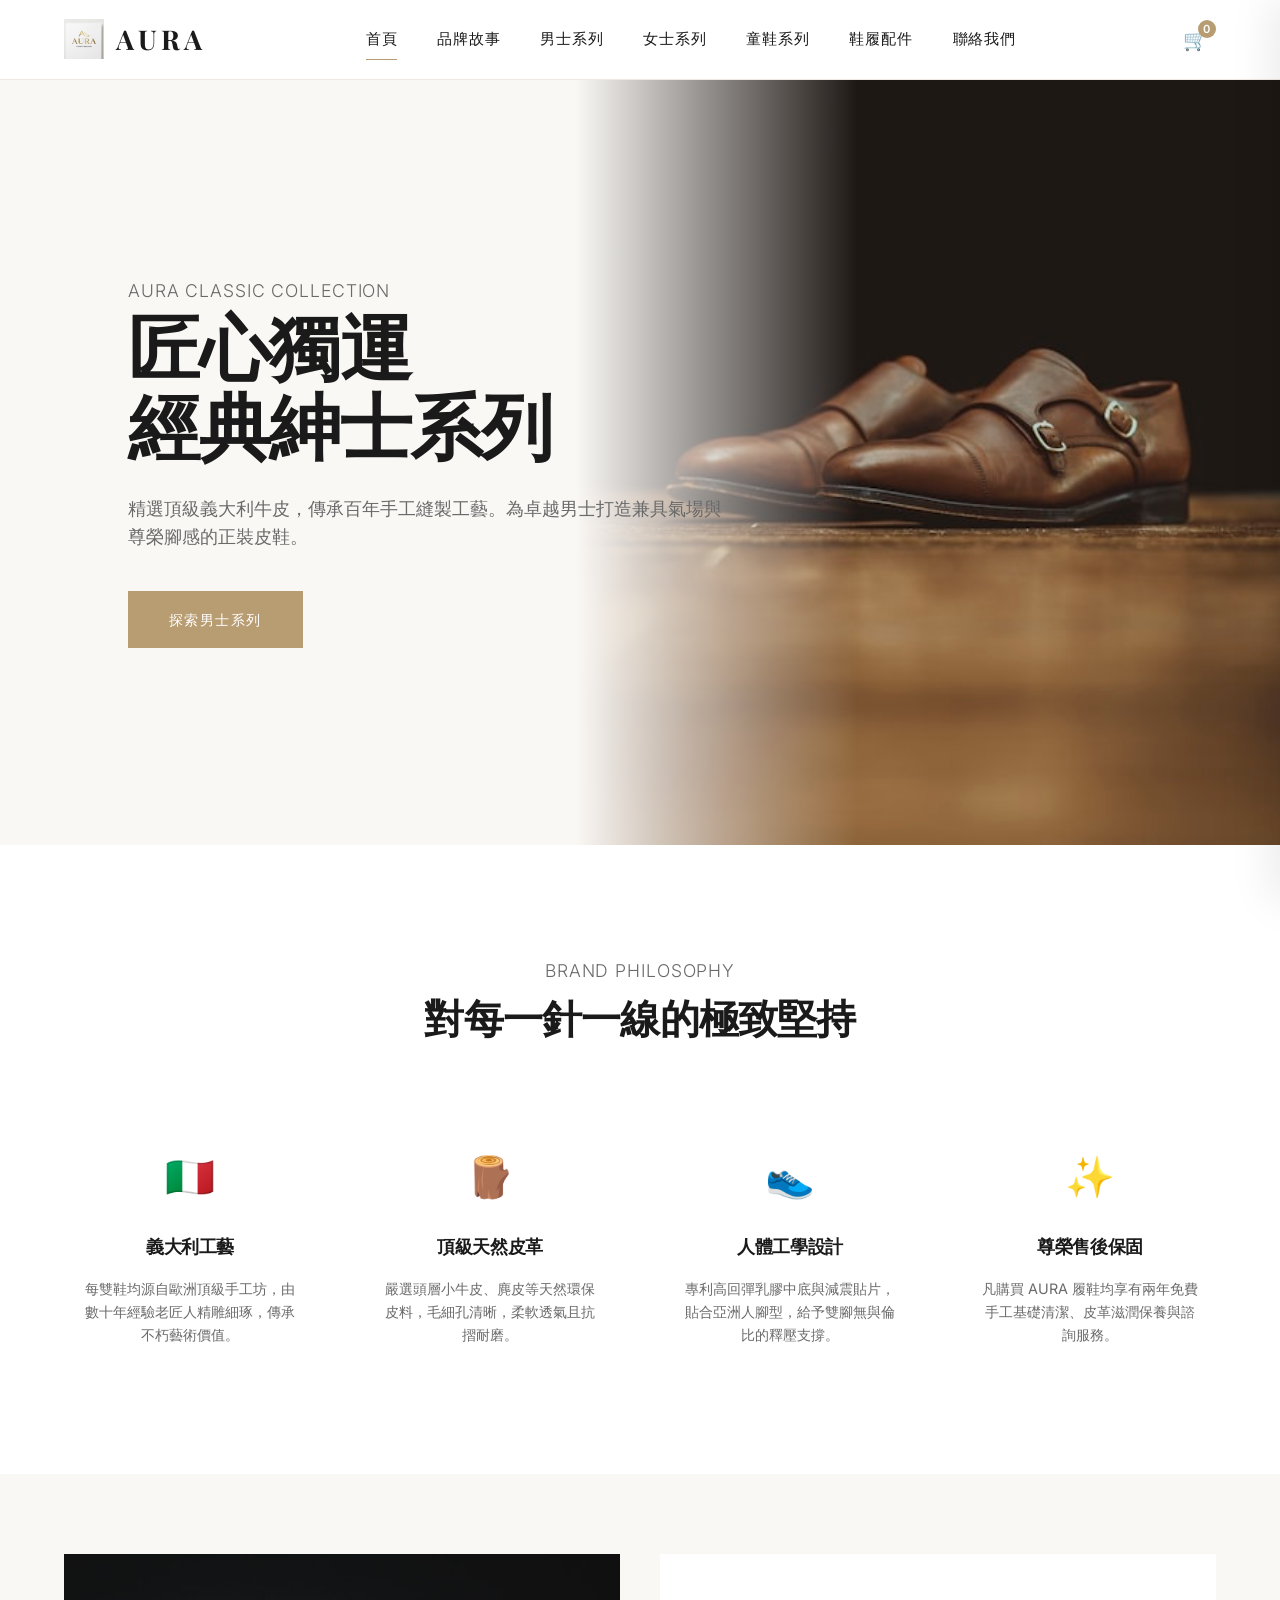
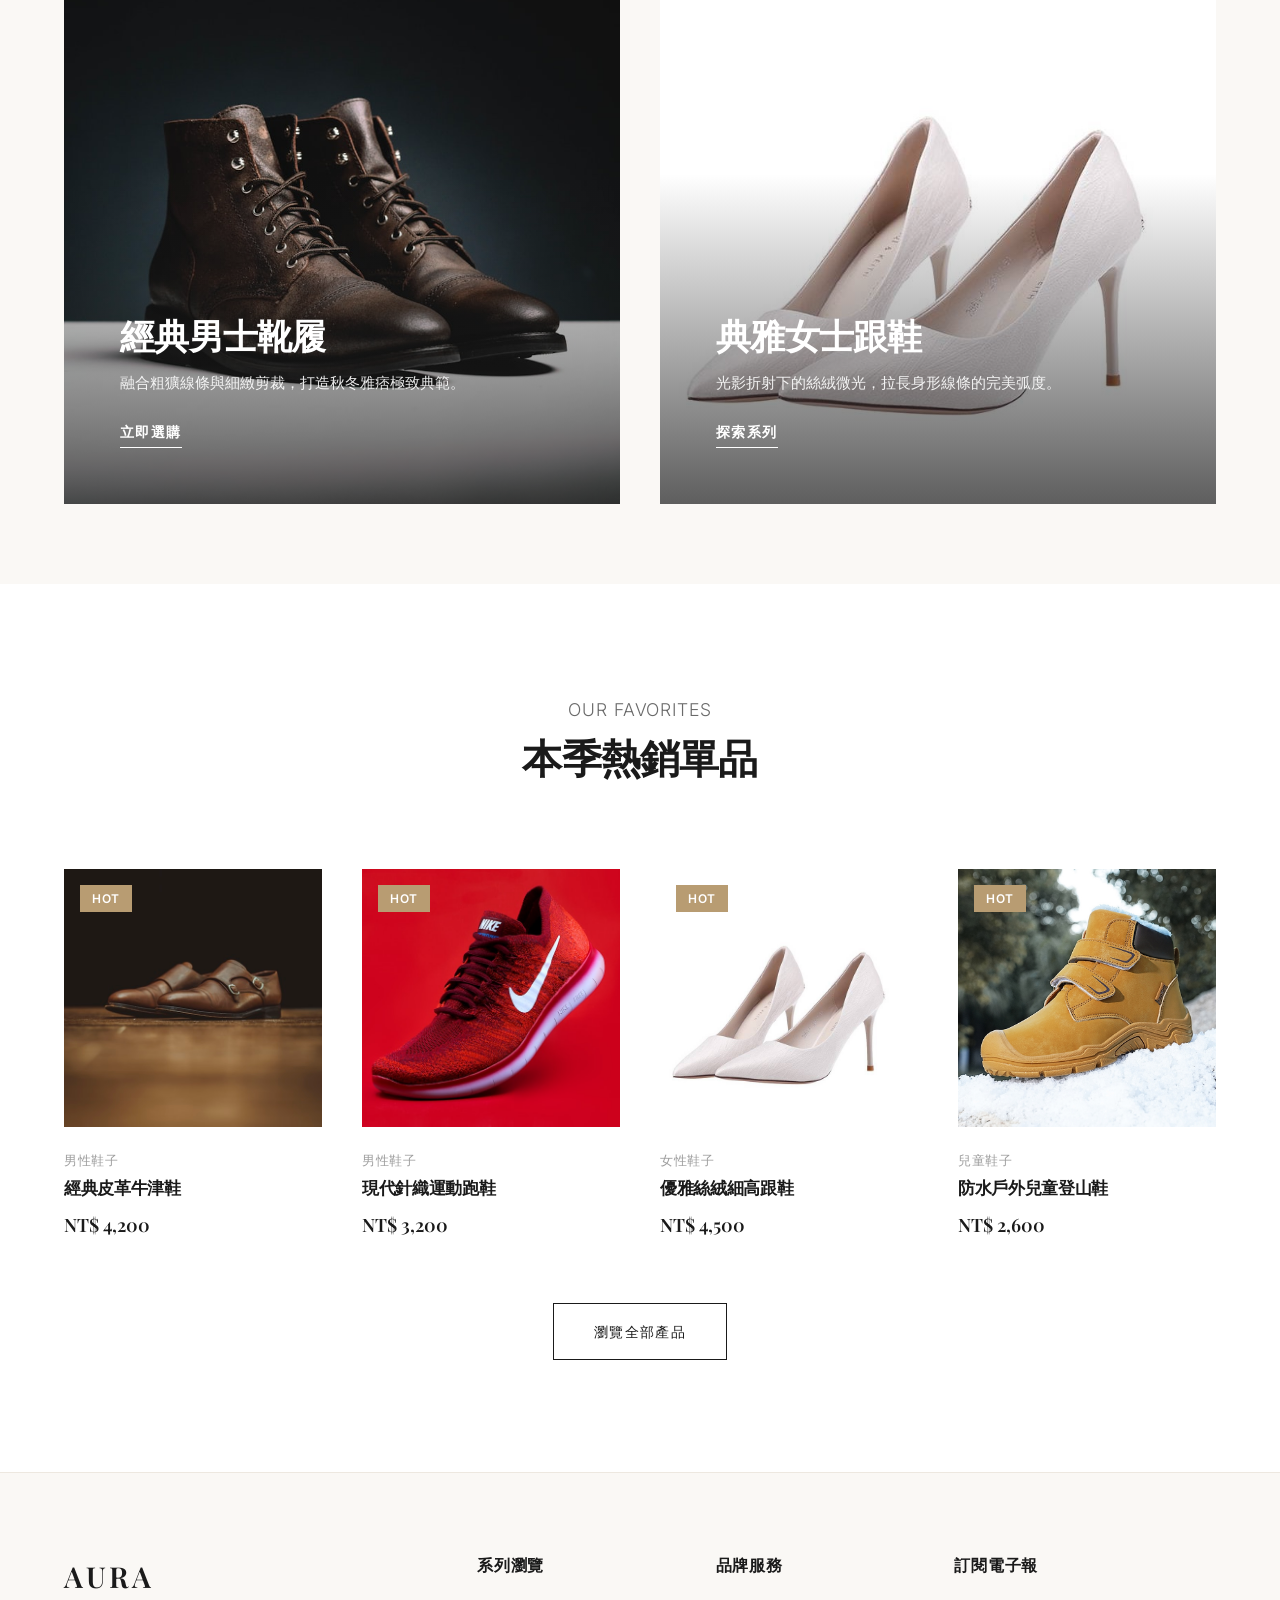
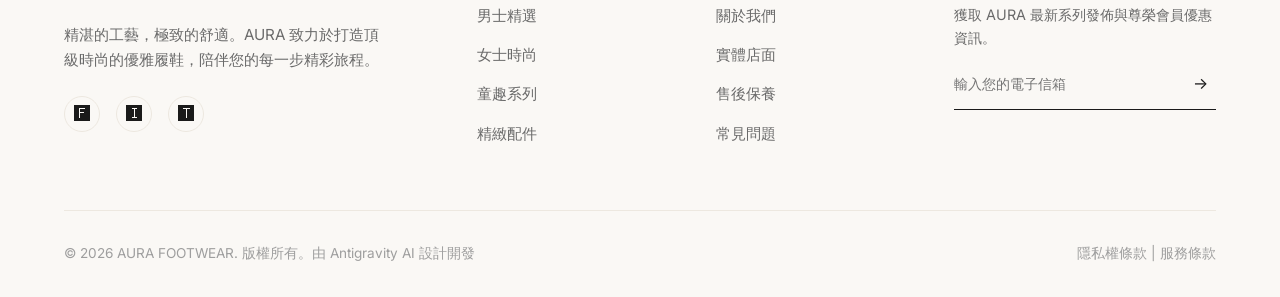
==== index.html @ c23b6985 "Add files via upload" ====
<!DOCTYPE html>
<html lang="zh-Hant">

<head>
  <meta charset="UTF-8">
  <meta name="viewport" content="width=device-width, initial-scale=1.0">
  <title>AURA 頂級履鞋 | 極致工藝與優雅時尚</title>
  <meta name="description" content="AURA 頂級履鞋結合義大利手工藝與人體工學，為您打造極致舒適、高端優雅的紳士皮鞋、女士高跟鞋、運動鞋與兒童履鞋。踏出屬於您的尊榮步伐。">
  <link rel="stylesheet" href="css/style.css">
</head>

<body>

  <!-- Global Header injected by main.js -->
  <header id="globalHeader"></header>

  <!-- Main Content -->
  <main>
    <!-- Hero Slider Section -->
    <section class="hero-slider">
      <!-- Slide 1 -->
      <div class="hero-slide active">
        <div class="hero-image-wrapper">
          <img src="assets/products/men_1.png" alt="AURA 紳士系列">
        </div>
        <div class="hero-content">
          <span class="subtitle">AURA CLASSIC COLLECTION</span>
          <h1>匠心獨運<br>經典紳士系列</h1>
          <p style="color: var(--text-secondary); margin-bottom: 2.5rem; font-size: 1.1rem;">
            精選頂級義大利牛皮，傳承百年手工縫製工藝。為卓越男士打造兼具氣場與尊榮腳感的正裝皮鞋。
          </p>
          <a href="men.html" class="btn btn-gold">探索男士系列</a>
        </div>
      </div>
      <!-- Slide 2 -->
      <div class="hero-slide">
        <div class="hero-image-wrapper">
          <img src="assets/products/women_3.png" alt="AURA 都市女鞋系列">
        </div>
        <div class="hero-content">
          <span class="subtitle">AURA WOMEN RUNWAY</span>
          <h1>步履搖曳<br>都市時尚魅力</h1>
          <p style="color: var(--text-secondary); margin-bottom: 2.5rem; font-size: 1.1rem;">
            引領街頭潮流的厚底設計與奢華絲絨高跟，完美揉合前衛美學與日常實用穿著，釋放極致女性氣息。
          </p>
          <a href="women.html" class="btn btn-gold">探索女士系列</a>
        </div>
      </div>
    </section>

    <!-- Brand Philosophy Section -->
    <section class="section">
      <div class="section-header">
        <span class="subtitle">BRAND PHILOSOPHY</span>
        <h2>對每一針一線的極致堅持</h2>
      </div>
      <div class="features-grid">
        <div class="feature-item">
          <div class="feature-icon">🇮🇹</div>
          <h3>義大利工藝</h3>
          <p>每雙鞋均源自歐洲頂級手工坊，由數十年經驗老匠人精雕細琢，傳承不朽藝術價值。</p>
        </div>
        <div class="feature-item">
          <div class="feature-icon">🪵</div>
          <h3>頂級天然皮革</h3>
          <p>嚴選頭層小牛皮、麂皮等天然環保皮料，毛細孔清晰，柔軟透氣且抗摺耐磨。</p>
        </div>
        <div class="feature-item">
          <div class="feature-icon">👟</div>
          <h3>人體工學設計</h3>
          <p>專利高回彈乳膠中底與減震貼片，貼合亞洲人腳型，給予雙腳無與倫比的釋壓支撐。</p>
        </div>
        <div class="feature-item">
          <div class="feature-icon">✨</div>
          <h3>尊榮售後保固</h3>
          <p>凡購買 AURA 履鞋均享有兩年免費手工基礎清潔、皮革滋潤保養與諮詢服務。</p>
        </div>
      </div>
    </section>

    <!-- Featured Collections (Promo Grid) -->
    <section class="section section-bg" style="padding-top: 5rem; padding-bottom: 5rem;">
      <div class="category-promo-grid">
        <div class="category-promo-card">
          <img src="assets/products/men_3.png" alt="Men's Boots Collection">
          <div class="category-promo-info">
            <h3>經典男士靴履</h3>
            <p>融合粗獷線條與細緻剪裁，打造秋冬雅痞極致典範。</p>
            <a href="men.html" class="category-promo-link">立即選購</a>
          </div>
        </div>
        <div class="category-promo-card">
          <img src="assets/products/women_1.png" alt="Women's Heels Collection">
          <div class="category-promo-info">
            <h3>典雅女士跟鞋</h3>
            <p>光影折射下的絲絨微光，拉長身形線條的完美弧度。</p>
            <a href="women.html" class="category-promo-link">探索系列</a>
          </div>
        </div>
      </div>
    </section>

    <!-- Featured Products Slider / Grid -->
    <section class="section">
      <div class="section-header">
        <span class="subtitle">OUR FAVORITES</span>
        <h2>本季熱銷單品</h2>
      </div>
      <div class="products-grid" id="featuredProductsGrid">
        <!-- Dynamically populated via script -->
      </div>
      <div style="text-align: center; margin-top: 4rem;">
        <a href="men.html" class="btn btn-secondary">瀏覽全部產品</a>
      </div>
    </section>
  </main>

  <!-- Global Footer injected by main.js -->
  <footer id="globalFooter"></footer>

  <!-- Shopping Cart drawer and modal container -->
  <div id="globalCart"></div>

  <!-- Loading Scripts -->
  <script src="js/data.js"></script>
  <script src="js/main.js"></script>
  <script>
    // Hero Slider Animation
    let currentSlide = 0;
    const slides = document.querySelectorAll('.hero-slide');

    function nextSlide() {
      slides[currentSlide].classList.remove('active');
      currentSlide = (currentSlide + 1) % slides.length;
      slides[currentSlide].classList.add('active');
    }

    setInterval(nextSlide, 6000); // Rotate every 6s

    // Dynamically load 4 featured products
    document.addEventListener('DOMContentLoaded', () => {
      const grid = document.getElementById('featuredProductsGrid');
      if (grid && typeof PRODUCTS !== 'undefined') {
        // Pick 4 featured products (e.g. Oxford, Sneaker, Stiletto, Kids Active)
        const featuredIds = ['men_1', 'men_2', 'women_1', 'kids_3'];
        const items = PRODUCTS.filter(p => featuredIds.includes(p.id));

        let html = '';
        items.forEach(product => {
          html += `
            <div class="product-card">
              <div class="product-image">
                <img src="${product.image}" alt="${product.name}">
                <div class="product-badge">HOT</div>
                <div class="product-actions">
                  <button class="action-btn quick-add" onclick="addToCart('${product.id}', '${product.sizes[0]}')">加入購物車</button>
                  <button class="action-btn quick-view" onclick="openQuickView('${product.id}')">快速瀏覽</button>
                </div>
              </div>
              <div class="product-info">
                <span class="product-category">${product.categoryName}</span>
                <h3 class="product-name"><a href="product.html?id=${product.id}">${product.name}</a></h3>
                <div class="product-price">NT$ ${product.price.toLocaleString()}</div>
              </div>
            </div>
          `;
        });
        grid.innerHTML = html;
      }
    });
  </script>
</body>

</html>
---- css/style.css ----
/* Import Google Fonts */
@import url('https://fonts.googleapis.com/css2?family=Inter:wght@300;400;500;600&family=Playfair+Display:ital,wght@0,400;0,600;0,700;1,400&display=swap');

/* CSS Custom Properties / Design Tokens */
:root {
  --bg-primary: #FFFFFF;
  --bg-secondary: #FAF8F5;
  --bg-tertiary: #F3EFE9;
  --text-primary: #1A1A1A;
  --text-secondary: #6A6A6A;
  --text-light: #9E9E9E;
  --accent-gold: #B89C72;
  --accent-gold-hover: #9E8259;
  --border-color: #EDE8E0;
  --success-color: #557A60;
  --shadow-light: 0 4px 24px rgba(0, 0, 0, 0.03);
  --shadow-medium: 0 12px 40px rgba(26, 26, 26, 0.06);
  --font-serif: 'Playfair Display', Georgia, serif;
  --font-sans: 'Inter', system-ui, -apple-system, sans-serif;
  --transition-smooth: all 0.5s cubic-bezier(0.16, 1, 0.3, 1);
  --transition-fast: all 0.25s ease;
  --header-height: 80px;
}

/* Reset & Base Styles */
* {
  box-sizing: border-box;
  margin: 0;
  padding: 0;
}

html {
  scroll-behavior: smooth;
}

body {
  font-family: var(--font-sans);
  background-color: var(--bg-primary);
  color: var(--text-primary);
  line-height: 1.6;
  -webkit-font-smoothing: antialiased;
  overflow-x: hidden;
}

a {
  color: inherit;
  text-decoration: none;
  transition: var(--transition-fast);
}

img {
  max-width: 100%;
  height: auto;
  display: block;
}

ul {
  list-style: none;
}

button, input, textarea, select {
  font-family: inherit;
  font-size: inherit;
  color: inherit;
  border: none;
  background: none;
  outline: none;
}

button {
  cursor: pointer;
}

/* Typography Utility */
h1, h2, h3, h4, h5, h6 {
  font-family: var(--font-serif);
  font-weight: 600;
  letter-spacing: -0.02em;
}

.luxury-title {
  font-family: var(--font-serif);
  font-size: clamp(2rem, 5vw, 3.5rem);
  line-height: 1.2;
  margin-bottom: 1rem;
}

.subtitle {
  font-family: var(--font-sans);
  font-weight: 300;
  color: var(--text-secondary);
  font-size: 1.1rem;
  letter-spacing: 0.05em;
  text-transform: uppercase;
}

/* Custom Scrollbar */
::-webkit-scrollbar {
  width: 8px;
}
::-webkit-scrollbar-track {
  background: var(--bg-secondary);
}
::-webkit-scrollbar-thumb {
  background: var(--border-color);
  border-radius: 4px;
}
::-webkit-scrollbar-thumb:hover {
  background: var(--accent-gold);
}

/* Global Layout Header */
header {
  position: fixed;
  top: 0;
  left: 0;
  width: 100%;
  height: var(--header-height);
  background-color: rgba(255, 255, 255, 0.85);
  backdrop-filter: blur(12px);
  -webkit-backdrop-filter: blur(12px);
  border-bottom: 1px solid var(--border-color);
  z-index: 1000;
  display: flex;
  justify-content: space-between;
  align-items: center;
  padding: 0 4rem;
  transition: var(--transition-smooth);
}

header.scrolled {
  height: 70px;
  box-shadow: var(--shadow-light);
}

.logo a {
  display: flex;
  align-items: center;
  gap: 0.75rem;
}

.logo img {
  height: 40px;
  width: auto;
  object-fit: contain;
}

.logo-text {
  font-family: var(--font-serif);
  font-size: 1.7rem;
  font-weight: 700;
  letter-spacing: 0.15em;
  color: var(--text-primary);
}

.nav-links {
  display: flex;
  gap: 2.5rem;
}

.nav-links a {
  font-size: 0.95rem;
  font-weight: 500;
  letter-spacing: 0.05em;
  color: var(--text-primary);
  position: relative;
  padding: 0.5rem 0;
}

.nav-links a::after {
  content: '';
  position: absolute;
  bottom: 0;
  left: 0;
  width: 0;
  height: 1px;
  background-color: var(--accent-gold);
  transition: var(--transition-fast);
}

.nav-links a:hover::after,
.nav-links a.active::after {
  width: 100%;
}

.nav-links a:hover {
  color: var(--accent-gold);
}

.header-icons {
  display: flex;
  align-items: center;
  gap: 1.5rem;
}

.icon-btn {
  font-size: 1.25rem;
  position: relative;
  padding: 0.5rem;
  transition: var(--transition-fast);
}

.icon-btn:hover {
  color: var(--accent-gold);
  transform: translateY(-2px);
}

.cart-count {
  position: absolute;
  top: 0;
  right: 0;
  background-color: var(--accent-gold);
  color: var(--bg-primary);
  font-size: 0.7rem;
  font-weight: 600;
  width: 18px;
  height: 18px;
  border-radius: 50%;
  display: flex;
  align-items: center;
  justify-content: center;
}

/* Mobile Menu Button */
.menu-toggle {
  display: none;
  font-size: 1.5rem;
}

/* Footer Section */
footer {
  background-color: var(--bg-secondary);
  border-top: 1px solid var(--border-color);
  padding: 5rem 4rem 2rem;
}

.footer-grid {
  display: grid;
  grid-template-columns: 2fr 1fr 1fr 1.5fr;
  gap: 4rem;
  margin-bottom: 4rem;
}

.footer-brand h3 {
  font-size: 1.8rem;
  letter-spacing: 0.1em;
  margin-bottom: 1.5rem;
}

.footer-brand p {
  color: var(--text-secondary);
  font-size: 0.95rem;
  max-width: 320px;
  margin-bottom: 1.5rem;
}

.footer-socials {
  display: flex;
  gap: 1rem;
}

.social-link {
  width: 36px;
  height: 36px;
  border-radius: 50%;
  border: 1px solid var(--border-color);
  display: flex;
  align-items: center;
  justify-content: center;
  font-size: 1rem;
  transition: var(--transition-fast);
}

.social-link:hover {
  background-color: var(--accent-gold);
  color: var(--bg-primary);
  border-color: var(--accent-gold);
  transform: translateY(-3px);
}

.footer-col h4 {
  font-family: var(--font-sans);
  font-size: 1rem;
  font-weight: 600;
  letter-spacing: 0.05em;
  margin-bottom: 1.5rem;
  text-transform: uppercase;
}

.footer-col ul {
  display: flex;
  flex-direction: column;
  gap: 0.85rem;
}

.footer-col a {
  color: var(--text-secondary);
  font-size: 0.95rem;
}

.footer-col a:hover {
  color: var(--accent-gold);
  padding-left: 5px;
}

.newsletter-form {
  display: flex;
  margin-top: 1rem;
  border-bottom: 1px solid var(--text-primary);
  padding-bottom: 0.5rem;
}

.newsletter-form input {
  flex-grow: 1;
  font-size: 0.9rem;
  padding: 0.5rem 0;
}

.newsletter-submit {
  font-size: 1rem;
  padding: 0.5rem;
  transition: var(--transition-fast);
}

.newsletter-submit:hover {
  color: var(--accent-gold);
  transform: translateX(3px);
}

.footer-bottom {
  border-top: 1px solid var(--border-color);
  padding-top: 2rem;
  display: flex;
  justify-content: space-between;
  align-items: center;
  color: var(--text-light);
  font-size: 0.85rem;
}

/* Page Containers */
main {
  margin-top: var(--header-height);
  min-height: calc(100vh - var(--header-height) - 400px);
}

/* Home Page Hero Section */
.hero-slider {
  position: relative;
  height: 85vh;
  overflow: hidden;
  background-color: var(--bg-secondary);
}

.hero-slide {
  position: absolute;
  top: 0;
  left: 0;
  width: 100%;
  height: 100%;
  display: flex;
  align-items: center;
  padding: 0 8rem;
  opacity: 0;
  transition: opacity 1s cubic-bezier(0.16, 1, 0.3, 1);
  z-index: 1;
}

.hero-slide.active {
  opacity: 1;
  z-index: 2;
}

.hero-content {
  max-width: 600px;
  z-index: 10;
  transform: translateY(30px);
  transition: transform 1s ease 0.3s;
}

.hero-slide.active .hero-content {
  transform: translateY(0);
}

.hero-content .subtitle {
  margin-bottom: 1.5rem;
}

.hero-content h1 {
  margin-bottom: 2rem;
  font-size: clamp(2.5rem, 6vw, 4.5rem);
  line-height: 1.1;
}

.hero-image-wrapper {
  position: absolute;
  top: 0;
  right: 0;
  width: 55%;
  height: 100%;
  overflow: hidden;
}

.hero-image-wrapper::after {
  content: '';
  position: absolute;
  top: 0;
  left: 0;
  width: 100%;
  height: 100%;
  background: linear-gradient(90deg, var(--bg-secondary) 0%, rgba(250, 248, 245, 0) 40%);
}

.hero-image-wrapper img {
  width: 100%;
  height: 100%;
  object-fit: cover;
  transform: scale(1.15);
  transition: transform 10s ease;
}

.hero-slide.active .hero-image-wrapper img {
  transform: scale(1);
}

/* Button Component */
.btn {
  display: inline-flex;
  align-items: center;
  justify-content: center;
  padding: 1rem 2.5rem;
  font-weight: 500;
  font-size: 0.9rem;
  letter-spacing: 0.1em;
  text-transform: uppercase;
  border: 1px solid var(--text-primary);
  background-color: var(--text-primary);
  color: var(--bg-primary);
  transition: var(--transition-smooth);
  position: relative;
  overflow: hidden;
  z-index: 1;
}

.btn:hover {
  color: var(--text-primary);
  background-color: transparent;
}

.btn-secondary {
  background-color: transparent;
  color: var(--text-primary);
  border-color: var(--text-primary);
}

.btn-secondary:hover {
  background-color: var(--text-primary);
  color: var(--bg-primary);
}

.btn-gold {
  background-color: var(--accent-gold);
  border-color: var(--accent-gold);
  color: var(--bg-primary);
}

.btn-gold:hover {
  color: var(--accent-gold);
  background-color: transparent;
}

/* Section Layout */
.section {
  padding: 7rem 4rem;
}

.section-bg {
  background-color: var(--bg-secondary);
}

.section-header {
  text-align: center;
  max-width: 700px;
  margin: 0 auto 5rem;
}

.section-header .subtitle {
  margin-bottom: 1rem;
}

.section-header h2 {
  font-size: 2.5rem;
}

/* Category grid on homepage */
.category-promo-grid {
  display: grid;
  grid-template-columns: repeat(2, 1fr);
  gap: 2.5rem;
}

.category-promo-card {
  position: relative;
  height: 550px;
  overflow: hidden;
  display: flex;
  align-items: flex-end;
  padding: 3.5rem;
}

.category-promo-card img {
  position: absolute;
  top: 0;
  left: 0;
  width: 100%;
  height: 100%;
  object-fit: cover;
  transition: var(--transition-smooth);
}

.category-promo-card::after {
  content: '';
  position: absolute;
  top: 0;
  left: 0;
  width: 100%;
  height: 100%;
  background: linear-gradient(180deg, rgba(26, 26, 26, 0) 40%, rgba(26, 26, 26, 0.7) 100%);
  z-index: 2;
}

.category-promo-info {
  position: relative;
  z-index: 10;
  color: var(--bg-primary);
}

.category-promo-info h3 {
  font-size: 2.2rem;
  margin-bottom: 0.5rem;
}

.category-promo-info p {
  font-size: 0.95rem;
  font-weight: 300;
  margin-bottom: 1.5rem;
  opacity: 0.9;
}

.category-promo-link {
  font-size: 0.9rem;
  font-weight: 600;
  letter-spacing: 0.1em;
  text-transform: uppercase;
  display: inline-flex;
  align-items: center;
  gap: 0.5rem;
  border-bottom: 1px solid var(--bg-primary);
  padding-bottom: 0.25rem;
}

.category-promo-card:hover img {
  transform: scale(1.05);
}

.category-promo-card:hover .category-promo-link {
  color: var(--accent-gold);
  border-color: var(--accent-gold);
}

/* Feature grid */
.features-grid {
  display: grid;
  grid-template-columns: repeat(4, 1fr);
  gap: 3rem;
}

.feature-item {
  text-align: center;
  padding: 1rem;
}

.feature-icon {
  font-size: 2.5rem;
  color: var(--accent-gold);
  margin-bottom: 1.5rem;
}

.feature-item h3 {
  font-family: var(--font-sans);
  font-size: 1.1rem;
  font-weight: 600;
  margin-bottom: 1rem;
}

.feature-item p {
  color: var(--text-secondary);
  font-size: 0.9rem;
}

/* Product list / Grid Component */
.products-grid {
  display: grid;
  grid-template-columns: repeat(4, 1fr);
  gap: 2.5rem;
}

/* Product Card */
.product-card {
  background-color: var(--bg-primary);
  transition: var(--transition-smooth);
}

.product-image {
  position: relative;
  background-color: var(--bg-secondary);
  aspect-ratio: 1 / 1;
  overflow: hidden;
  margin-bottom: 1.5rem;
}

.product-image img {
  width: 100%;
  height: 100%;
  object-fit: cover;
  transition: var(--transition-smooth);
}

.product-badge {
  position: absolute;
  top: 1rem;
  left: 1rem;
  background-color: var(--accent-gold);
  color: var(--bg-primary);
  font-size: 0.75rem;
  font-weight: 600;
  padding: 0.25rem 0.75rem;
  letter-spacing: 0.05em;
  text-transform: uppercase;
}

.product-actions {
  position: absolute;
  bottom: 0;
  left: 0;
  width: 100%;
  background: rgba(255, 255, 255, 0.9);
  backdrop-filter: blur(8px);
  padding: 1rem;
  display: flex;
  gap: 0.5rem;
  transform: translateY(100%);
  transition: var(--transition-smooth);
}

.product-card:hover .product-actions {
  transform: translateY(0);
}

.product-card:hover .product-image img {
  transform: scale(1.06);
}

.action-btn {
  flex-grow: 1;
  padding: 0.75rem;
  font-size: 0.8rem;
  font-weight: 600;
  letter-spacing: 0.05em;
  text-transform: uppercase;
  border: 1px solid var(--text-primary);
  transition: var(--transition-fast);
}

.action-btn.quick-add {
  background-color: var(--text-primary);
  color: var(--bg-primary);
}

.action-btn.quick-add:hover {
  background-color: var(--accent-gold);
  border-color: var(--accent-gold);
}

.action-btn.quick-view {
  background-color: transparent;
  color: var(--text-primary);
}

.action-btn.quick-view:hover {
  background-color: var(--text-primary);
  color: var(--bg-primary);
}

.product-info {
  display: flex;
  flex-direction: column;
  gap: 0.25rem;
}

.product-category {
  font-size: 0.8rem;
  color: var(--text-light);
  text-transform: uppercase;
  letter-spacing: 0.05em;
}

.product-name {
  font-family: var(--font-sans);
  font-size: 1.05rem;
  font-weight: 600;
  color: var(--text-primary);
  white-space: nowrap;
  overflow: hidden;
  text-overflow: ellipsis;
}

.product-name a:hover {
  color: var(--accent-gold);
}

.product-price {
  font-family: var(--font-serif);
  font-size: 1.15rem;
  color: var(--text-primary);
  font-weight: 600;
  margin-top: 0.25rem;
}

/* Category Filter Bar */
.filter-bar {
  display: flex;
  justify-content: space-between;
  align-items: center;
  border-bottom: 1px solid var(--border-color);
  padding-bottom: 1.5rem;
  margin-bottom: 3.5rem;
}

.category-title h1 {
  font-size: 2.2rem;
}

.filter-controls {
  display: flex;
  align-items: center;
  gap: 2rem;
}

.sort-select {
  border: 1px solid var(--border-color);
  padding: 0.5rem 2rem 0.5rem 1rem;
  font-size: 0.9rem;
  border-radius: 0;
  cursor: pointer;
  background-image: url("data:image/svg+xml;utf8,<svg xmlns='http://www.w3.org/2000/svg' width='10' height='6' fill='none'><path stroke='%231A1A1A' stroke-linecap='round' stroke-linejoin='round' d='m1 1 4 4 4-4'/></svg>");
  background-repeat: no-repeat;
  background-position: right 12px center;
  background-size: 10px;
  -webkit-appearance: none;
}

.product-count {
  color: var(--text-secondary);
  font-size: 0.95rem;
}

/* Shopping Cart Drawer */
.cart-drawer {
  position: fixed;
  top: 0;
  right: 0;
  width: 450px;
  height: 100%;
  background-color: var(--bg-primary);
  box-shadow: -10px 0 40px rgba(0, 0, 0, 0.08);
  z-index: 2000;
  transform: translateX(100%);
  transition: var(--transition-smooth);
  display: flex;
  flex-direction: column;
}

.cart-drawer.open {
  transform: translateX(0);
}

.cart-overlay {
  position: fixed;
  top: 0;
  left: 0;
  width: 100%;
  height: 100%;
  background-color: rgba(26, 26, 26, 0.4);
  z-index: 1999;
  opacity: 0;
  pointer-events: none;
  transition: var(--transition-fast);
}

.cart-overlay.open {
  opacity: 1;
  pointer-events: auto;
}

.cart-header {
  padding: 2rem;
  border-bottom: 1px solid var(--border-color);
  display: flex;
  justify-content: space-between;
  align-items: center;
}

.cart-header h2 {
  font-family: var(--font-sans);
  font-size: 1.3rem;
  font-weight: 600;
}

.close-cart {
  font-size: 1.5rem;
  color: var(--text-primary);
  transition: var(--transition-fast);
}

.close-cart:hover {
  color: var(--accent-gold);
  transform: rotate(90deg);
}

.cart-items-container {
  flex-grow: 1;
  overflow-y: auto;
  padding: 2rem;
  display: flex;
  flex-direction: column;
  gap: 1.5rem;
}

.cart-empty-message {
  text-align: center;
  color: var(--text-light);
  margin-top: 4rem;
}

.cart-empty-icon {
  font-size: 3rem;
  margin-bottom: 1rem;
  color: var(--border-color);
}

.cart-item {
  display: flex;
  gap: 1rem;
  border-bottom: 1px solid var(--border-color);
  padding-bottom: 1.5rem;
}

.cart-item:last-child {
  border-bottom: none;
}

.cart-item-img {
  width: 80px;
  height: 80px;
  background-color: var(--bg-secondary);
  object-fit: cover;
}

.cart-item-details {
  flex-grow: 1;
  display: flex;
  flex-direction: column;
}

.cart-item-name {
  font-weight: 600;
  font-size: 0.95rem;
  margin-bottom: 0.25rem;
}

.cart-item-meta {
  font-size: 0.85rem;
  color: var(--text-light);
  margin-bottom: 0.5rem;
}

.cart-item-bottom {
  display: flex;
  justify-content: space-between;
  align-items: center;
  margin-top: auto;
}

.qty-control {
  display: flex;
  align-items: center;
  border: 1px solid var(--border-color);
}

.qty-btn {
  padding: 0.25rem 0.6rem;
  font-size: 0.8rem;
  transition: var(--transition-fast);
}

.qty-btn:hover {
  background-color: var(--bg-secondary);
  color: var(--accent-gold);
}

.qty-val {
  padding: 0.25rem 0.6rem;
  font-size: 0.85rem;
  min-width: 25px;
  text-align: center;
}

.cart-item-price {
  font-weight: 600;
  font-family: var(--font-serif);
}

.remove-cart-item {
  font-size: 0.85rem;
  color: var(--text-light);
  text-decoration: underline;
  transition: var(--transition-fast);
}

.remove-cart-item:hover {
  color: #C0392B;
}

.cart-footer {
  padding: 2rem;
  border-top: 1px solid var(--border-color);
  background-color: var(--bg-secondary);
}

.cart-summary-row {
  display: flex;
  justify-content: space-between;
  margin-bottom: 1.5rem;
  font-size: 1.1rem;
}

.cart-summary-row span:last-child {
  font-family: var(--font-serif);
  font-weight: 600;
  font-size: 1.25rem;
}

.checkout-btn {
  width: 100%;
}

/* Product Detail Page */
.product-detail-container {
  display: grid;
  grid-template-columns: 1.2fr 1fr;
  gap: 5rem;
  padding: 4rem;
}

.product-gallery {
  background-color: var(--bg-secondary);
  overflow: hidden;
}

.product-gallery img {
  width: 100%;
  height: auto;
  aspect-ratio: 1 / 1;
  object-fit: cover;
}

.product-meta-details {
  display: flex;
  flex-direction: column;
  gap: 1.5rem;
}

.detail-category {
  font-size: 0.85rem;
  color: var(--accent-gold);
  font-weight: 600;
  letter-spacing: 0.1em;
  text-transform: uppercase;
}

.detail-name {
  font-size: clamp(2rem, 4vw, 2.8rem);
  line-height: 1.2;
}

.detail-english {
  font-size: 1.2rem;
  color: var(--text-secondary);
  margin-top: -1rem;
  font-weight: 300;
  border-bottom: 1px solid var(--border-color);
  padding-bottom: 1.5rem;
}

.detail-price {
  font-family: var(--font-serif);
  font-size: 1.8rem;
  font-weight: 600;
}

.detail-description {
  color: var(--text-secondary);
  line-height: 1.8;
  font-size: 1rem;
}

.detail-size-section {
  display: flex;
  flex-direction: column;
  gap: 0.75rem;
}

.size-label {
  font-weight: 600;
  font-size: 0.9rem;
  text-transform: uppercase;
  letter-spacing: 0.05em;
  display: flex;
  justify-content: space-between;
}

.size-selector {
  display: flex;
  flex-wrap: wrap;
  gap: 0.75rem;
}

.size-option {
  border: 1px solid var(--border-color);
  min-width: 46px;
  height: 46px;
  display: flex;
  align-items: center;
  justify-content: center;
  font-size: 0.9rem;
  transition: var(--transition-fast);
}

.size-option:hover {
  border-color: var(--text-primary);
  color: var(--accent-gold);
}

.size-option.selected {
  background-color: var(--text-primary);
  color: var(--bg-primary);
  border-color: var(--text-primary);
}

.detail-actions {
  display: flex;
  gap: 1rem;
  margin-top: 1rem;
}

.detail-qty {
  width: 120px;
  display: flex;
  align-items: center;
  border: 1px solid var(--text-primary);
  justify-content: space-between;
}

.detail-qty button {
  width: 35px;
  height: 100%;
  font-size: 1rem;
}

.detail-qty input {
  width: 50px;
  text-align: center;
  font-weight: 600;
}

.detail-add-btn {
  flex-grow: 1;
}

.specs-list {
  border-top: 1px solid var(--border-color);
  padding-top: 2rem;
  margin-top: 1rem;
  display: flex;
  flex-direction: column;
  gap: 0.5rem;
}

.spec-item {
  font-size: 0.9rem;
  color: var(--text-secondary);
}

/* Company / About Page */
.about-hero {
  height: 50vh;
  position: relative;
  display: flex;
  align-items: center;
  justify-content: center;
  text-align: center;
  color: var(--bg-primary);
  background-size: cover;
  background-position: center;
}

.about-hero::after {
  content: '';
  position: absolute;
  top: 0;
  left: 0;
  width: 100%;
  height: 100%;
  background: rgba(26, 26, 26, 0.5);
  z-index: 1;
}

.about-hero-content {
  position: relative;
  z-index: 10;
}

.story-section {
  display: grid;
  grid-template-columns: 1fr 1.2fr;
  gap: 6rem;
  align-items: center;
}

.story-img img {
  box-shadow: var(--shadow-medium);
}

.story-content h2 {
  font-size: 2.2rem;
  margin-bottom: 1.5rem;
}

.story-content p {
  color: var(--text-secondary);
  font-size: 1.05rem;
  margin-bottom: 1.5rem;
}

.craftsmanship-section {
  text-align: center;
  background-color: var(--bg-secondary);
}

.craft-grid {
  display: grid;
  grid-template-columns: repeat(3, 1fr);
  gap: 3rem;
  margin-top: 4rem;
}

.craft-card {
  background-color: var(--bg-primary);
  padding: 3rem 2rem;
  border-radius: 0;
  box-shadow: var(--shadow-light);
  transition: var(--transition-smooth);
}

.craft-card:hover {
  transform: translateY(-5px);
  box-shadow: var(--shadow-medium);
}

.craft-num {
  font-family: var(--font-serif);
  font-size: 2.5rem;
  color: var(--accent-gold);
  margin-bottom: 1rem;
}

.craft-card h3 {
  font-family: var(--font-sans);
  font-size: 1.2rem;
  font-weight: 600;
  margin-bottom: 1rem;
}

.craft-card p {
  color: var(--text-secondary);
  font-size: 0.9rem;
}

/* Contact Us Page */
.contact-container {
  display: grid;
  grid-template-columns: 1fr 1fr;
  gap: 6rem;
  padding: 4rem;
}

.contact-info-col {
  display: flex;
  flex-direction: column;
  gap: 2.5rem;
}

.contact-info-col h2 {
  font-size: 2.2rem;
}

.contact-intro {
  color: var(--text-secondary);
  font-size: 1.05rem;
}

.contact-details {
  display: flex;
  flex-direction: column;
  gap: 1.5rem;
}

.contact-detail-item {
  display: flex;
  gap: 1.5rem;
}

.contact-icon {
  font-size: 1.5rem;
  color: var(--accent-gold);
  width: 25px;
}

.contact-text h4 {
  font-family: var(--font-sans);
  font-size: 1rem;
  font-weight: 600;
  margin-bottom: 0.25rem;
}

.contact-text p {
  color: var(--text-secondary);
  font-size: 0.95rem;
}

.contact-map-mock {
  height: 250px;
  background-color: var(--bg-tertiary);
  border: 1px solid var(--border-color);
  position: relative;
  display: flex;
  align-items: center;
  justify-content: center;
  color: var(--text-secondary);
  font-size: 0.9rem;
}

.contact-map-mock::before {
  content: '';
  position: absolute;
  top: 0;
  left: 0;
  width: 100%;
  height: 100%;
  opacity: 0.15;
  background-image: radial-gradient(var(--text-primary) 1px, transparent 0);
  background-size: 24px 24px;
}

.contact-form-col {
  background-color: var(--bg-secondary);
  padding: 4rem;
  box-shadow: var(--shadow-light);
}

.contact-form-col h3 {
  font-size: 1.8rem;
  margin-bottom: 2rem;
}

.form-group {
  margin-bottom: 1.5rem;
}

.form-group label {
  display: block;
  font-size: 0.85rem;
  font-weight: 600;
  text-transform: uppercase;
  letter-spacing: 0.05em;
  margin-bottom: 0.5rem;
}

.form-control {
  width: 100%;
  padding: 0.9rem 1rem;
  background-color: var(--bg-primary);
  border: 1px solid var(--border-color);
  font-size: 0.95rem;
  border-radius: 0;
  transition: var(--transition-fast);
}

.form-control:focus {
  border-color: var(--accent-gold);
  box-shadow: 0 0 0 3px rgba(184, 156, 114, 0.1);
}

textarea.form-control {
  resize: vertical;
  min-height: 120px;
}

.submit-btn {
  width: 100%;
}

.form-success-message {
  display: none;
  background-color: rgba(85, 122, 96, 0.1);
  border: 1px solid var(--success-color);
  color: var(--success-color);
  padding: 1rem;
  margin-top: 1.5rem;
  font-weight: 500;
  text-align: center;
}

/* Quick View Modal */
.modal {
  position: fixed;
  top: 0;
  left: 0;
  width: 100%;
  height: 100%;
  z-index: 3000;
  display: none;
  align-items: center;
  justify-content: center;
  padding: 2rem;
}

.modal.open {
  display: flex;
}

.modal-overlay {
  position: fixed;
  top: 0;
  left: 0;
  width: 100%;
  height: 100%;
  background-color: rgba(26, 26, 26, 0.6);
  z-index: 3001;
}

.modal-content {
  position: relative;
  background-color: var(--bg-primary);
  width: 1000px;
  max-width: 100%;
  max-height: 90vh;
  z-index: 3002;
  box-shadow: 0 20px 60px rgba(0, 0, 0, 0.15);
  display: grid;
  grid-template-columns: 1fr 1fr;
  overflow-y: auto;
}

.close-modal {
  position: absolute;
  top: 1.5rem;
  right: 1.5rem;
  font-size: 1.8rem;
  z-index: 3005;
  color: var(--text-primary);
  transition: var(--transition-fast);
}

.close-modal:hover {
  color: var(--accent-gold);
  transform: rotate(90deg);
}

.modal-image {
  background-color: var(--bg-secondary);
  display: flex;
  align-items: center;
  justify-content: center;
}

.modal-image img {
  width: 100%;
  height: 100%;
  object-fit: cover;
}

.modal-info {
  padding: 3.5rem;
  display: flex;
  flex-direction: column;
  gap: 1.5rem;
  justify-content: center;
}

/* Responsive Styles */
@media (max-width: 1200px) {
  header {
    padding: 0 2rem;
  }
  .products-grid {
    grid-template-columns: repeat(3, 1fr);
  }
  .footer-grid {
    grid-template-columns: repeat(2, 1fr);
    gap: 3rem;
  }
  .product-detail-container {
    gap: 3rem;
  }
}

@media (max-width: 992px) {
  header {
    height: 70px;
  }
  .nav-links {
    display: none; /* Controlled via mobile menu class */
  }
  .menu-toggle {
    display: block;
  }
  
  .hero-slide {
    padding: 0 4rem;
  }
  .hero-image-wrapper {
    width: 100%;
    opacity: 0.25;
  }
  .hero-image-wrapper::after {
    background: none;
  }
  .hero-content {
    max-width: 100%;
    position: relative;
    z-index: 20;
  }
  
  .category-promo-grid {
    grid-template-columns: 1fr;
  }
  .category-promo-card {
    height: 450px;
  }
  
  .features-grid {
    grid-template-columns: repeat(2, 1fr);
  }
  
  .product-detail-container {
    grid-template-columns: 1fr;
    padding: 2rem;
  }
  
  .story-section {
    grid-template-columns: 1fr;
    gap: 3rem;
  }
  .craft-grid {
    grid-template-columns: 1fr;
    gap: 2rem;
  }
  
  .contact-container {
    grid-template-columns: 1fr;
    gap: 4rem;
    padding: 2rem;
  }
  .contact-form-col {
    padding: 2.5rem;
  }
  .modal-content {
    grid-template-columns: 1fr;
  }
  .modal-info {
    padding: 2rem;
  }
}

@media (max-width: 768px) {
  .products-grid {
    grid-template-columns: repeat(2, 1fr);
    gap: 1.5rem;
  }
  .section {
    padding: 4rem 2rem;
  }
  footer {
    padding: 4rem 2rem 2rem;
  }
  .footer-grid {
    grid-template-columns: 1fr;
    gap: 2.5rem;
  }
  .footer-bottom {
    flex-direction: column;
    gap: 1rem;
    text-align: center;
  }
  .cart-drawer {
    width: 100%;
  }
  .filter-bar {
    flex-direction: column;
    align-items: flex-start;
    gap: 1rem;
  }
}

@media (max-width: 480px) {
  .products-grid {
    grid-template-columns: 1fr;
  }
  .hero-slide {
    padding: 0 2rem;
  }
  .features-grid {
    grid-template-columns: 1fr;
  }
}

/* Extra utility class for mobile menu display */
.nav-links.mobile-open {
  display: flex;
  flex-direction: column;
  position: absolute;
  top: 100%;
  left: 0;
  width: 100%;
  background-color: var(--bg-primary);
  border-bottom: 1px solid var(--border-color);
  padding: 2rem;
  gap: 1.5rem;
  box-shadow: var(--shadow-medium);
}
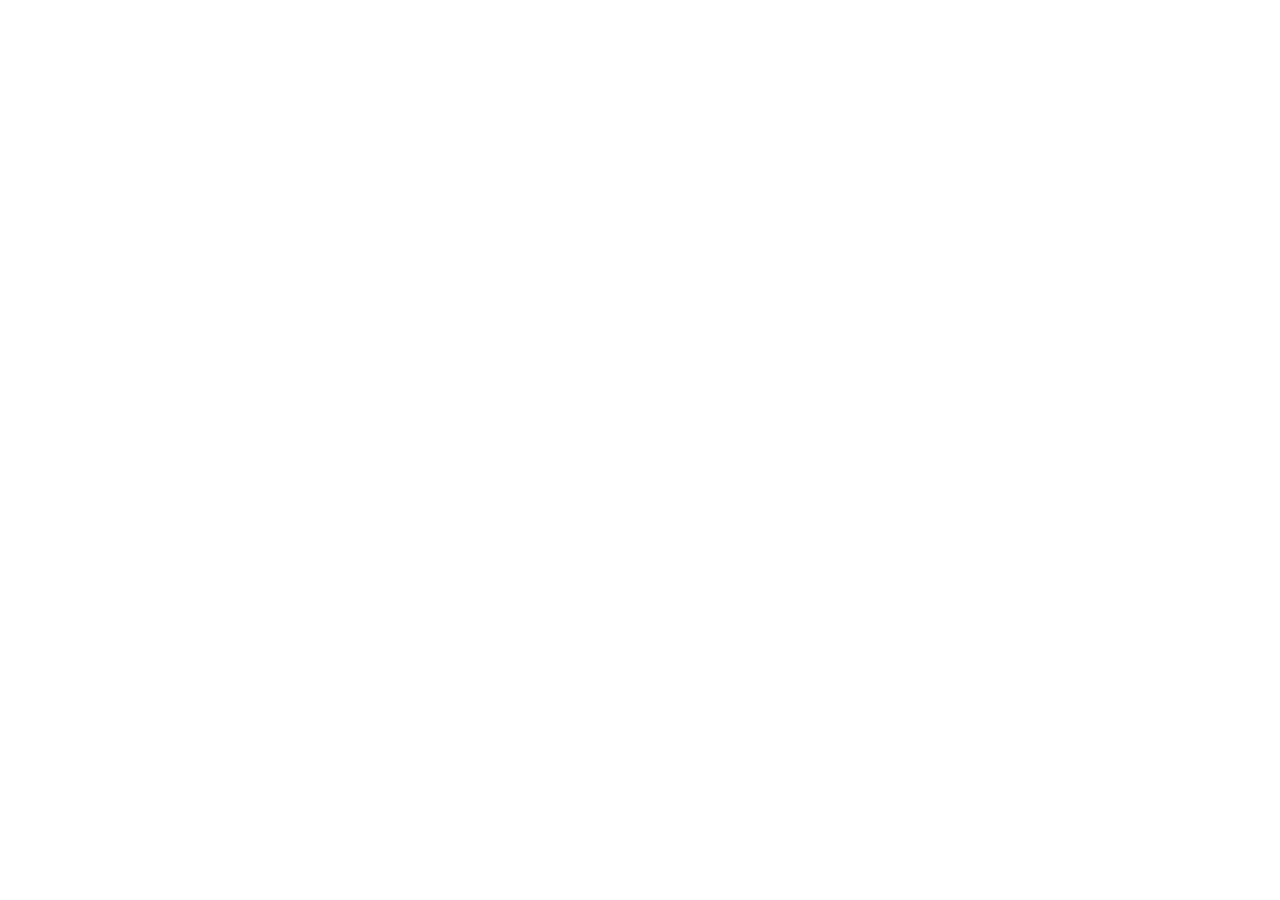
==== commit 8f27f845: "Add files via upload" ====
--- a/index.html
+++ b/index.html
@@ -4,8 +4,10 @@
 <head>
   <meta charset="UTF-8">
   <meta name="viewport" content="width=device-width, initial-scale=1.0">
-  <title>AURA 頂級履鞋 | 極致工藝與優雅時尚</title>
-  <meta name="description" content="AURA 頂級履鞋結合義大利手工藝與人體工學，為您打造極致舒適、高端優雅的紳士皮鞋、女士高跟鞋、運動鞋與兒童履鞋。踏出屬於您的尊榮步伐。">
+  <title>Ariel的鞋子專賣店/title>
+  <meta name="description" content="這個網站為您打造極致舒適、高端紳士優雅的男性與女性鞋子，還有兒童鞋以及鞋子相關產品。">
+  <meta name="keywords" content="Ariel,女性鞋子,男性鞋子,兒童鞋,鞋子相關產品,舒適,紳士,優雅">
+
   <link rel="stylesheet" href="css/style.css">
 </head>
 
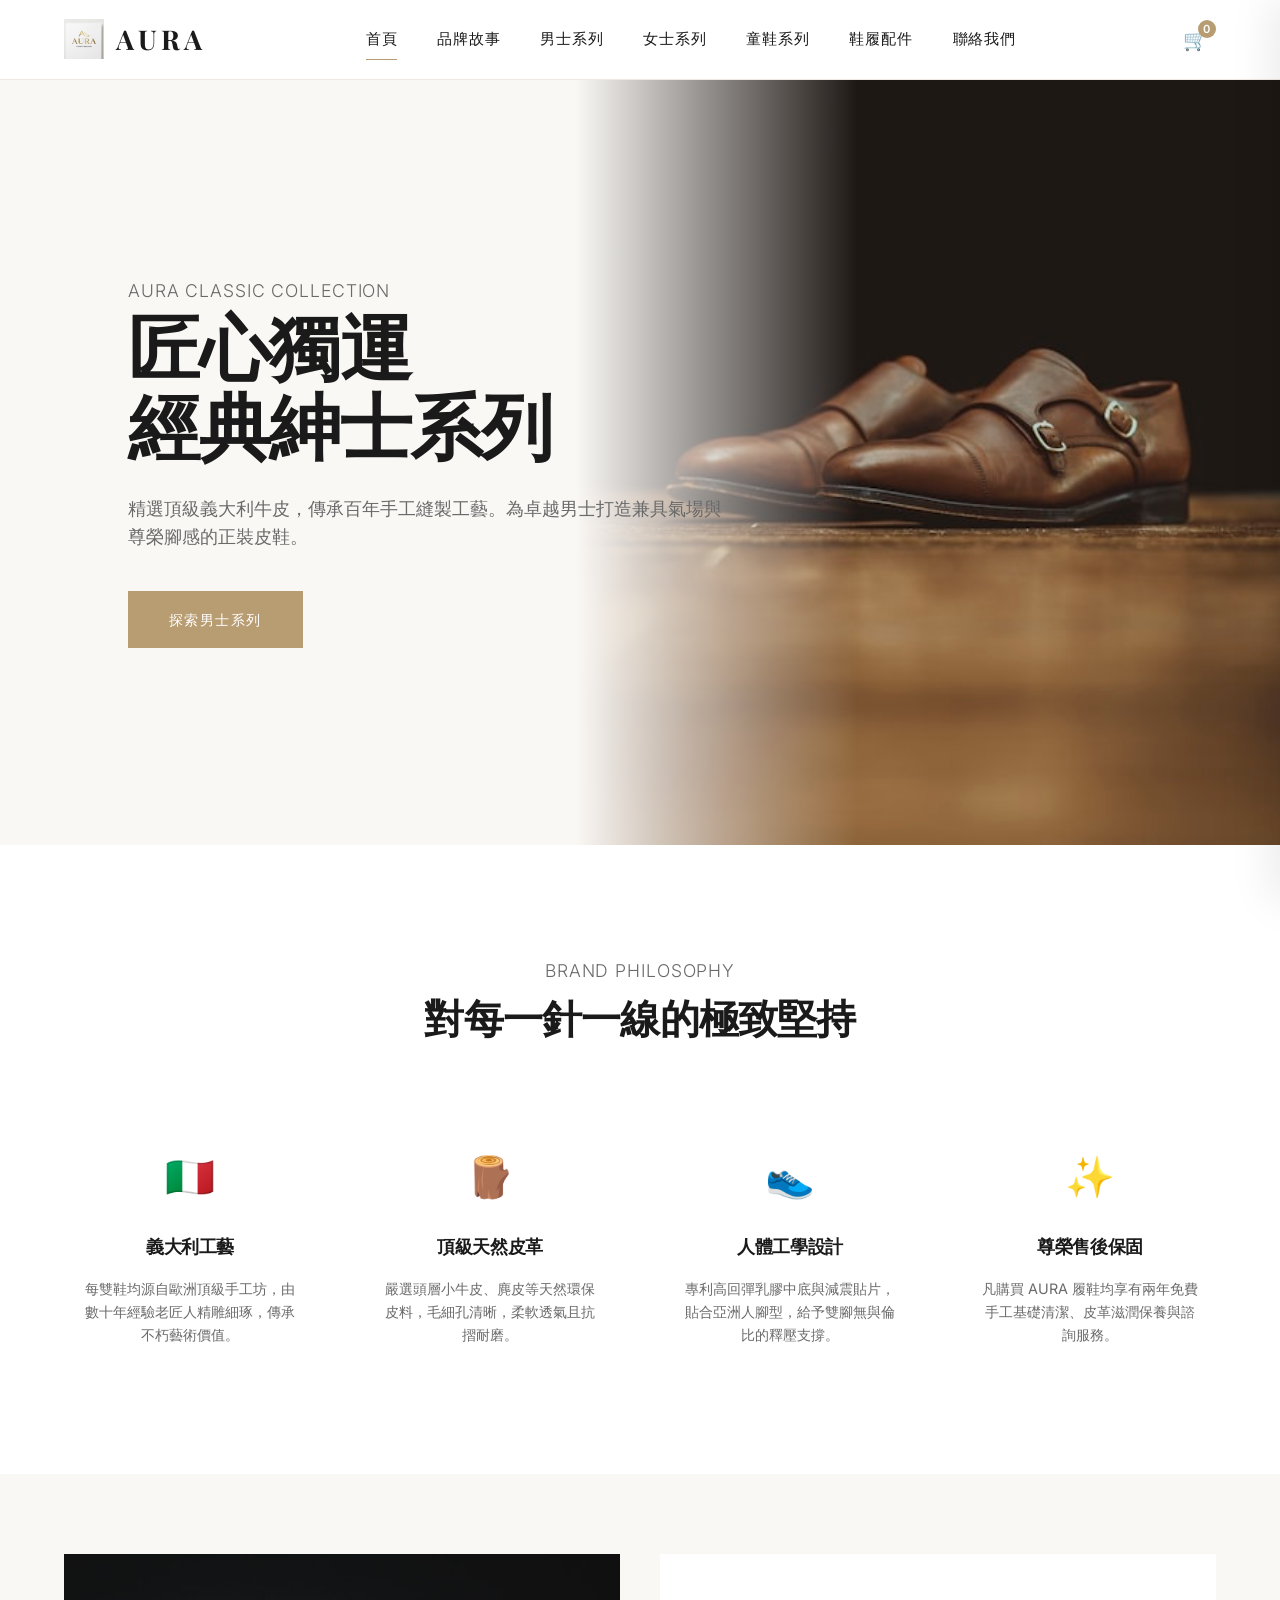
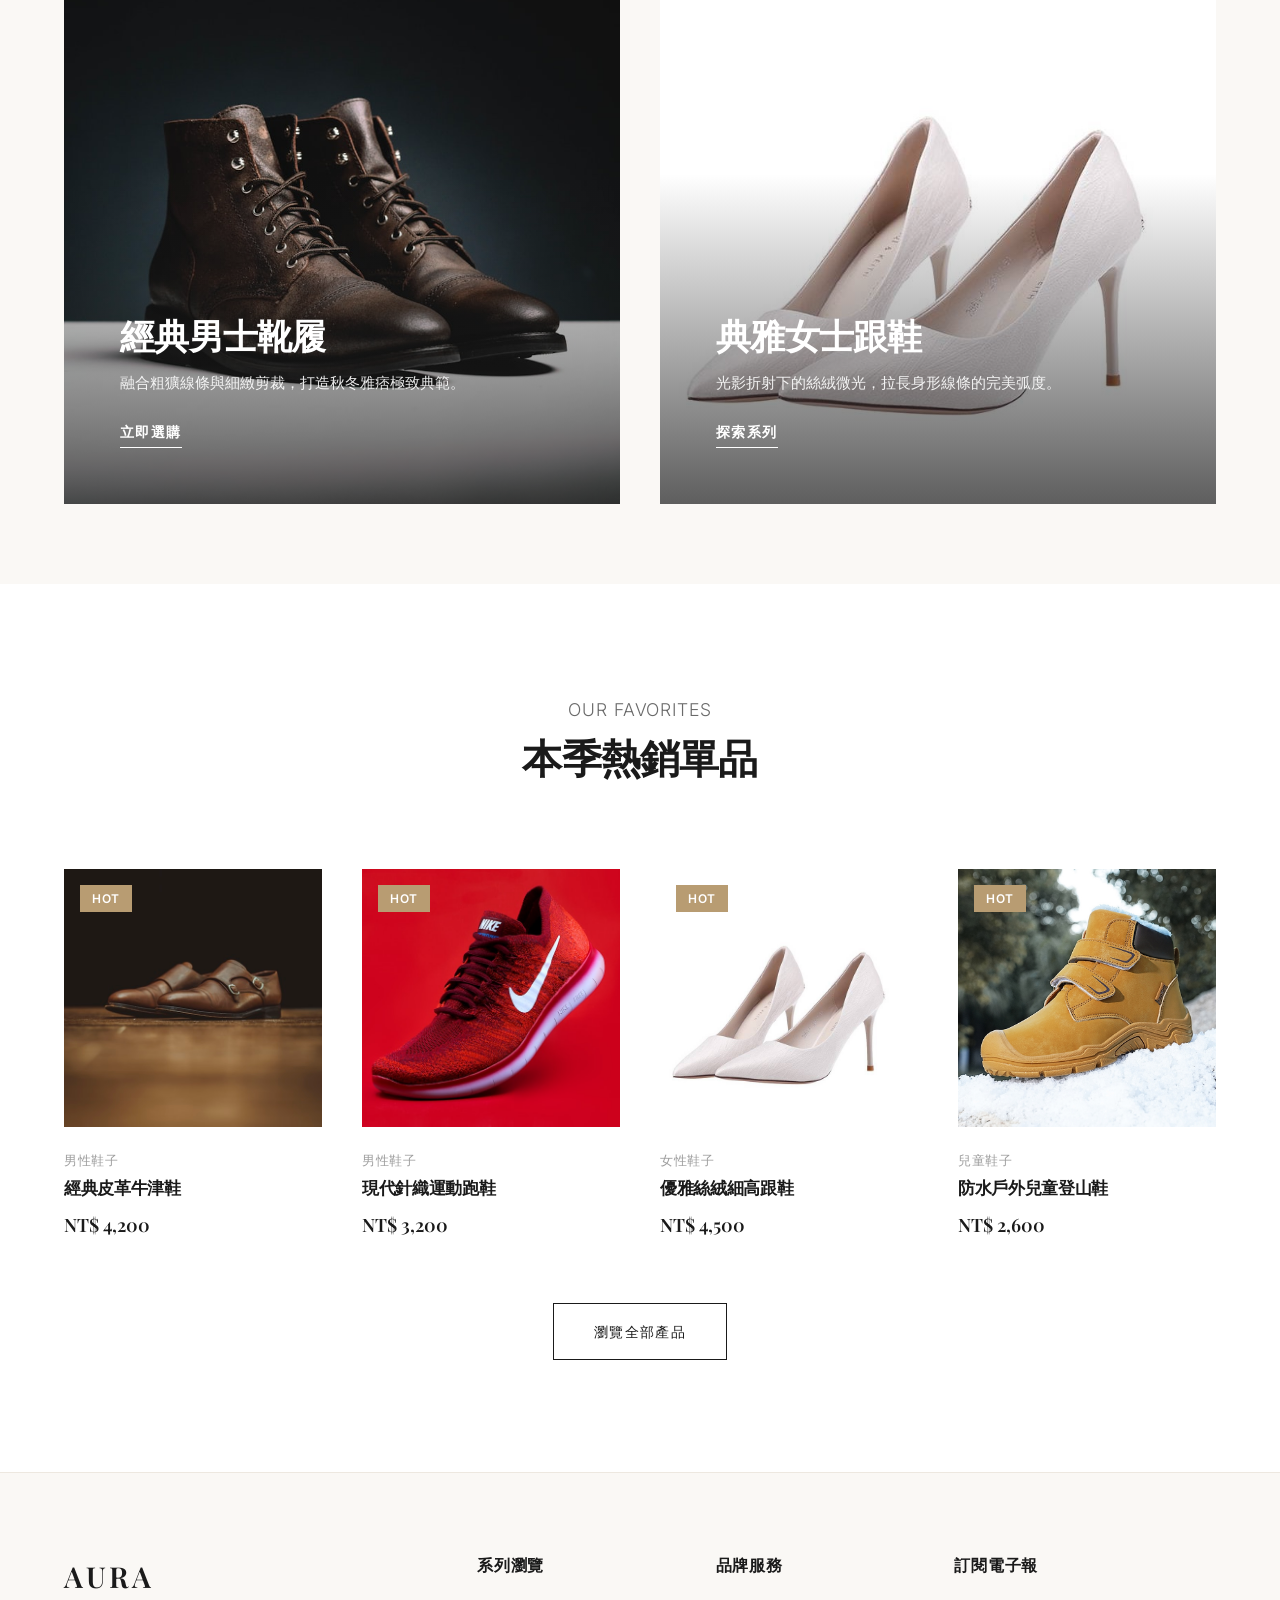
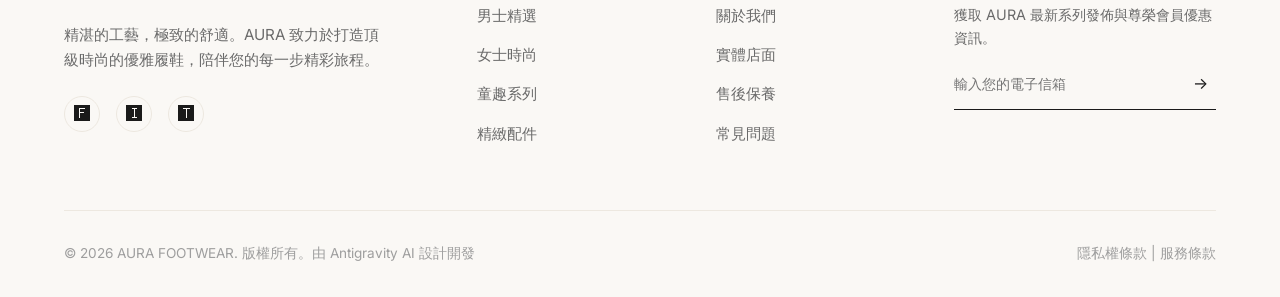
==== commit 810b485d: "Add files via upload" ====
--- a/index.html
+++ b/index.html
@@ -1,14 +1,15 @@
 <!DOCTYPE html>
-<html lang="zh-Hant">
+<html lang="zh-TW">
 
 <head>
   <meta charset="UTF-8">
   <meta name="viewport" content="width=device-width, initial-scale=1.0">
-  <title>Ariel的鞋子專賣店/title>
+  <title>Ariel的鞋子專賣店</title>
   <meta name="description" content="這個網站為您打造極致舒適、高端紳士優雅的男性與女性鞋子，還有兒童鞋以及鞋子相關產品。">
   <meta name="keywords" content="Ariel,女性鞋子,男性鞋子,兒童鞋,鞋子相關產品,舒適,紳士,優雅">
 
   <link rel="stylesheet" href="css/style.css">
+  <meta name="google-site-verification" content="dJKkCLM-vdWZP9XBIq1Egzywzsc_FaqCbtCBwKYPz_Q" />
 </head>
 
 <body>
